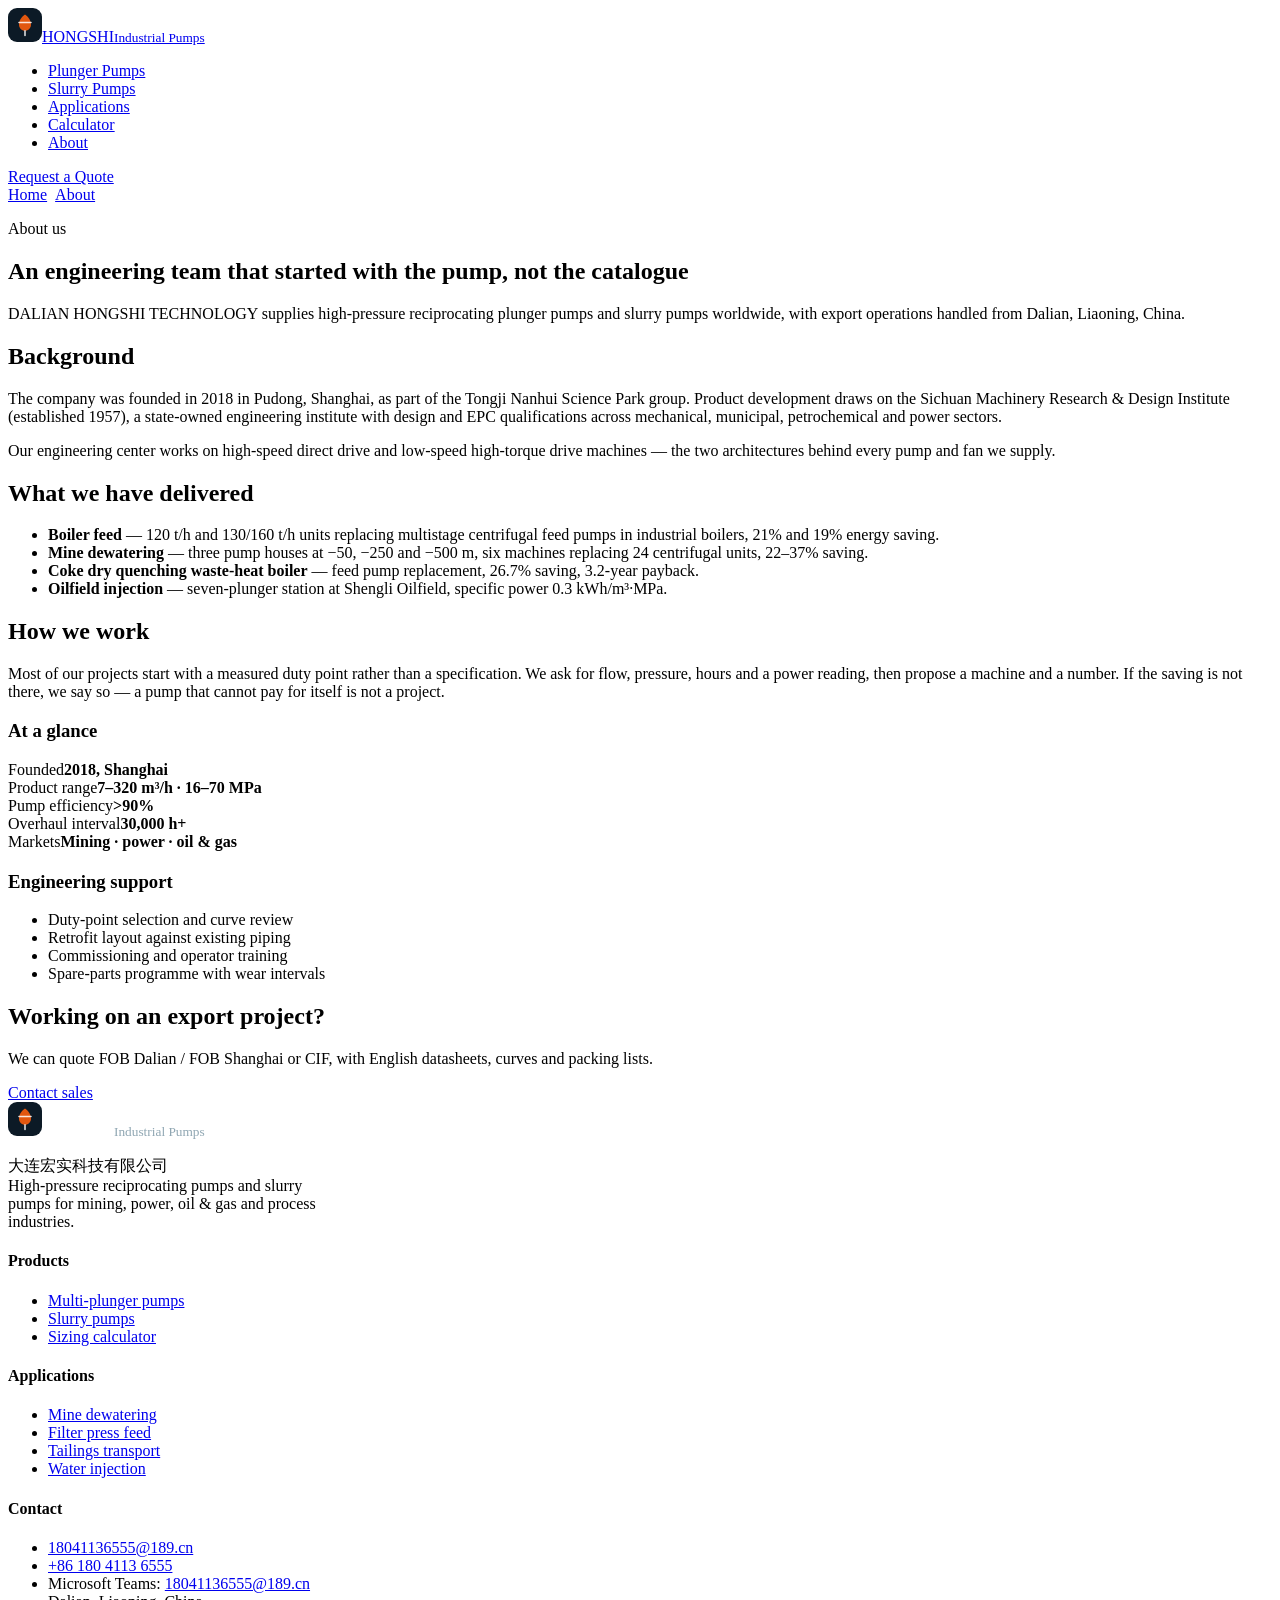
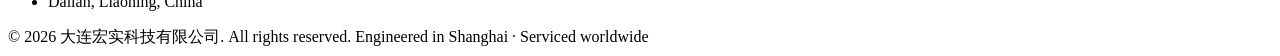
==== about.html @ 39244309 "add about.html" ====
<!doctype html>
<html lang="en">
<head>
<meta charset="utf-8">
<meta name="viewport" content="width=device-width, initial-scale=1">
<title>About DALIAN HONGSHI TECHNOLOGY — Reciprocating Pump Engineering, Shanghai</title>
<meta name="description" content="Shanghai-based manufacturer of multi-plunger reciprocating pumps and slurry pumps, backed by the Sichuan Machinery Research & Design Institute. Delivered projects in boiler feed, mine dewatering and oilfield injection.">
<link rel="canonical" href="https://jeeftang.github.io/tonglan-fluid-site/about.html">
<meta property="og:type" content="website">
<meta property="og:site_name" content="DALIAN HONGSHI TECHNOLOGY">
<meta property="og:title" content="About DALIAN HONGSHI TECHNOLOGY — Reciprocating Pump Engineering, Shanghai">
<meta property="og:description" content="Shanghai-based manufacturer of multi-plunger reciprocating pumps and slurry pumps, backed by the Sichuan Machinery Research & Design Institute. Delivered projects in boiler feed, mine dewatering and oilfield injection.">
<meta property="og:url" content="https://jeeftang.github.io/tonglan-fluid-site/about.html">
<meta name="twitter:card" content="summary_large_image">
<meta name="theme-color" content="#0c1a26">
<link rel="stylesheet" href="assets/css/style.css">
<link rel="icon" href="data:image/svg+xml,<svg xmlns='http://www.w3.org/2000/svg' viewBox='0 0 34 34'><rect width='34' height='34' rx='9' fill='%230c1a26'/><path d='M17 6.5c3.6 2.4 6 6.2 6 10.2 0 3.3-2.7 6-6 6s-6-2.7-6-6c0-4 2.4-7.8 6-10.2Z' fill='%23e2570f'/></svg>">


</head>
<body><header class="site">
  <div class="wrap nav">
    <a class="brand" href="index.html"><svg width="34" height="34" viewBox="0 0 34 34" fill="none" aria-hidden="true">
<rect width="34" height="34" rx="9" fill="#0c1a26"/>
<path d="M17 6.5c3.6 2.4 6 6.2 6 10.2 0 3.3-2.7 6-6 6s-6-2.7-6-6c0-4 2.4-7.8 6-10.2Z" fill="#e2570f"/>
<path d="M17 22.7v4.8M11 14.5h12" stroke="#fff" stroke-width="1.6" stroke-linecap="round" opacity=".85"/>
</svg><span>HONGSHI<small>Industrial Pumps</small></span></a>
    <ul><li><a href="plunger-pumps.html">Plunger Pumps</a></li><li><a href="slurry-pumps.html">Slurry Pumps</a></li><li><a href="applications.html">Applications</a></li><li><a href="calculator.html">Calculator</a></li><li><a href="about.html" class="on">About</a></li></ul>
    <a class="btn cta" href="contact.html">Request a Quote</a>
  </div>
</header>
<nav class="crumbs" aria-label="Breadcrumb"><div class="wrap"><ol style="list-style:none;display:flex;gap:8px;padding:0;margin:0" itemscope itemtype="https://schema.org/BreadcrumbList"><li itemprop="itemListElement" itemscope itemtype="https://schema.org/ListItem"><a itemprop="item" href="index.html"><span itemprop="name">Home</span></a><meta itemprop="position" content="1"></li><li itemprop="itemListElement" itemscope itemtype="https://schema.org/ListItem"><a itemprop="item" href="about.html"><span itemprop="name">About</span></a><meta itemprop="position" content="2"></li></ol></div></nav>
<section class="page-head">
  <div class="wrap">
    <p class="eyebrow">About us</p>
    <h1>An engineering team that started with the pump, not the catalogue</h1>
    <p class="lead">DALIAN HONGSHI TECHNOLOGY supplies high-pressure reciprocating plunger pumps and slurry pumps worldwide, with export operations handled from Dalian, Liaoning, China.</p>
  </div>
</section>

<section>
  <div class="wrap grid-2" style="gap:56px;align-items:start">
    <div class="prose">
      <h2>Background</h2>
      <p>The company was founded in 2018 in Pudong, Shanghai, as part of the Tongji Nanhui Science Park group. Product development draws on the Sichuan Machinery Research &amp; Design Institute (established 1957), a state-owned engineering institute with design and EPC qualifications across mechanical, municipal, petrochemical and power sectors.</p>
      <p>Our engineering center works on high-speed direct drive and low-speed high-torque drive machines — the two architectures behind every pump and fan we supply.</p>
      <h2>What we have delivered</h2>
      <ul>
        <li><strong>Boiler feed</strong> — 120 t/h and 130/160 t/h units replacing multistage centrifugal feed pumps in industrial boilers, 21% and 19% energy saving.</li>
        <li><strong>Mine dewatering</strong> — three pump houses at −50, −250 and −500 m, six machines replacing 24 centrifugal units, 22–37% saving.</li>
        <li><strong>Coke dry quenching waste-heat boiler</strong> — feed pump replacement, 26.7% saving, 3.2-year payback.</li>
        <li><strong>Oilfield injection</strong> — seven-plunger station at Shengli Oilfield, specific power 0.3 kWh/m³·MPa.</li>
      </ul>
      <h2>How we work</h2>
      <p>Most of our projects start with a measured duty point rather than a specification. We ask for flow, pressure, hours and a power reading, then propose a machine and a number. If the saving is not there, we say so — a pump that cannot pay for itself is not a project.</p>
    </div>
    <div>
      <div class="card">
        <h3>At a glance</h3>
        <div class="kv" style="color:var(--ink);border-color:var(--line)"><span class="muted">Founded</span><b>2018, Shanghai</b></div>
        <div class="kv" style="color:var(--ink);border-color:var(--line)"><span class="muted">Product range</span><b>7–320 m³/h · 16–70 MPa</b></div>
        <div class="kv" style="color:var(--ink);border-color:var(--line)"><span class="muted">Pump efficiency</span><b>&gt;90%</b></div>
        <div class="kv" style="color:var(--ink);border-color:var(--line)"><span class="muted">Overhaul interval</span><b>30,000 h+</b></div>
        <div class="kv" style="color:var(--ink);border:0"><span class="muted">Markets</span><b>Mining · power · oil &amp; gas</b></div>
      </div>
      <div class="card" style="margin-top:20px">
        <h3>Engineering support</h3>
        <ul class="checks">
          <li>Duty-point selection and curve review</li>
          <li>Retrofit layout against existing piping</li>
          <li>Commissioning and operator training</li>
          <li>Spare-parts programme with wear intervals</li>
        </ul>
      </div>
    </div>
  </div>
</section>

<section class="tight"><div class="wrap"><div class="band"><div><h2>Working on an export project?</h2><p>We can quote FOB Dalian / FOB Shanghai or CIF, with English datasheets, curves and packing lists.</p></div><a class="btn light" href="contact.html">Contact sales</a></div></div></section>
<footer class="site">
  <div class="wrap">
    <div class="fgrid">
      <div>
        <a class="brand" href="index.html" style="color:#fff"><svg width="34" height="34" viewBox="0 0 34 34" fill="none" aria-hidden="true">
<rect width="34" height="34" rx="9" fill="#0c1a26"/>
<path d="M17 6.5c3.6 2.4 6 6.2 6 10.2 0 3.3-2.7 6-6 6s-6-2.7-6-6c0-4 2.4-7.8 6-10.2Z" fill="#e2570f"/>
<path d="M17 22.7v4.8M11 14.5h12" stroke="#fff" stroke-width="1.6" stroke-linecap="round" opacity=".85"/>
</svg><span style="color:#fff">HONGSHI<small style="color:#8fa6b2">Industrial Pumps</small></span></a>
        <p style="margin-top:16px;max-width:320px">大连宏实科技有限公司<br>High-pressure reciprocating pumps and slurry pumps for mining, power, oil &amp; gas and process industries.</p>
      </div>
      <div>
        <h4>Products</h4>
        <ul>
          <li><a href="plunger-pumps.html">Multi-plunger pumps</a></li>
          <li><a href="slurry-pumps.html">Slurry pumps</a></li>
          <li><a href="calculator.html">Sizing calculator</a></li>
        </ul>
      </div>
      <div>
        <h4>Applications</h4>
        <ul>
          <li><a href="mine-dewatering.html">Mine dewatering</a></li>
          <li><a href="filter-press-feed.html">Filter press feed</a></li>
          <li><a href="tailings-transport.html">Tailings transport</a></li>
          <li><a href="water-injection.html">Water injection</a></li>
        </ul>
      </div>
      <div>
        <h4>Contact</h4>
        <ul>
          <li><a href="mailto:18041136555@189.cn">18041136555@189.cn</a></li>
          <li><a href="tel:+8618041136555">+86 180 4113 6555</a></li>
          <li>Microsoft Teams: <a href="mailto:18041136555@189.cn">18041136555@189.cn</a></li>
          <li>Dalian, Liaoning, China</li>
        </ul>
      </div>
    </div>
    <div class="copy">
      <span>© 2026 大连宏实科技有限公司. All rights reserved.</span>
      <span>Engineered in Shanghai · Serviced worldwide</span>
    </div>
  </div>
</footer>
<script src="assets/js/calc.js" defer></script>
</body>
</html>
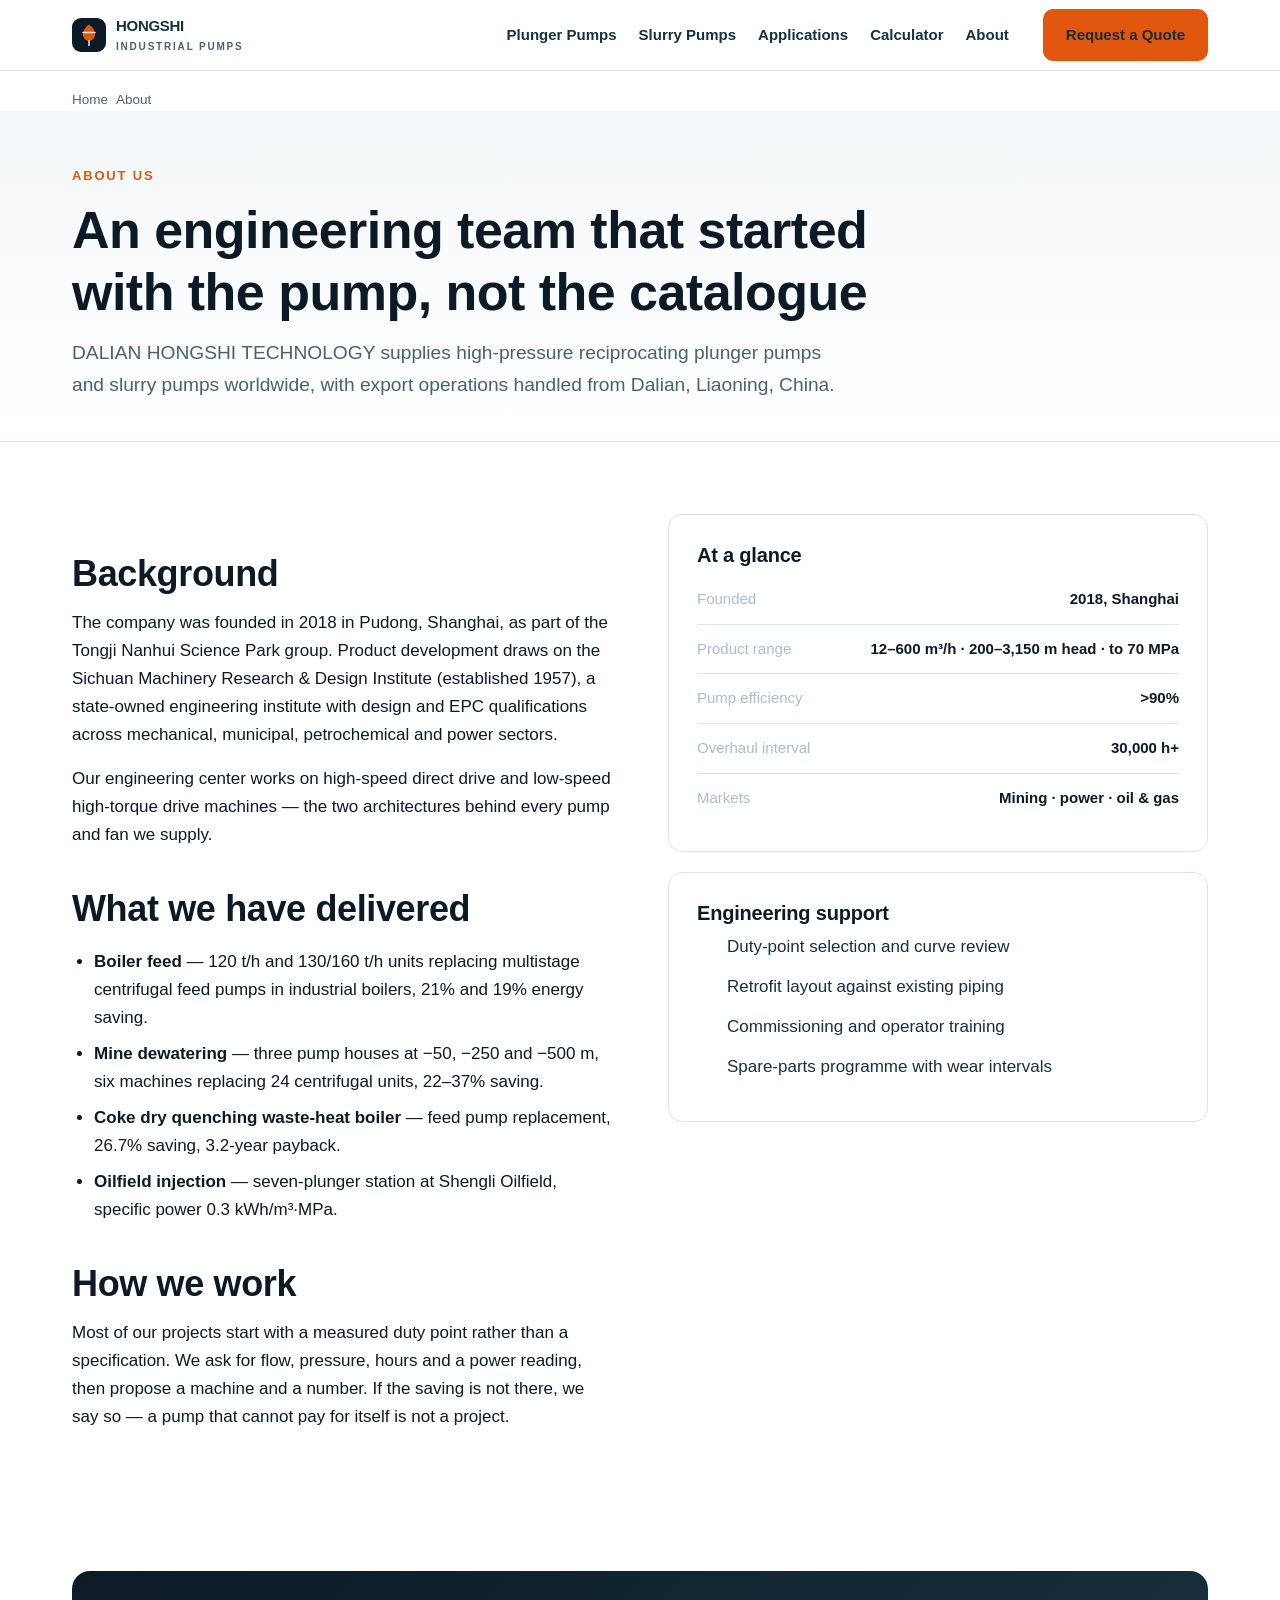
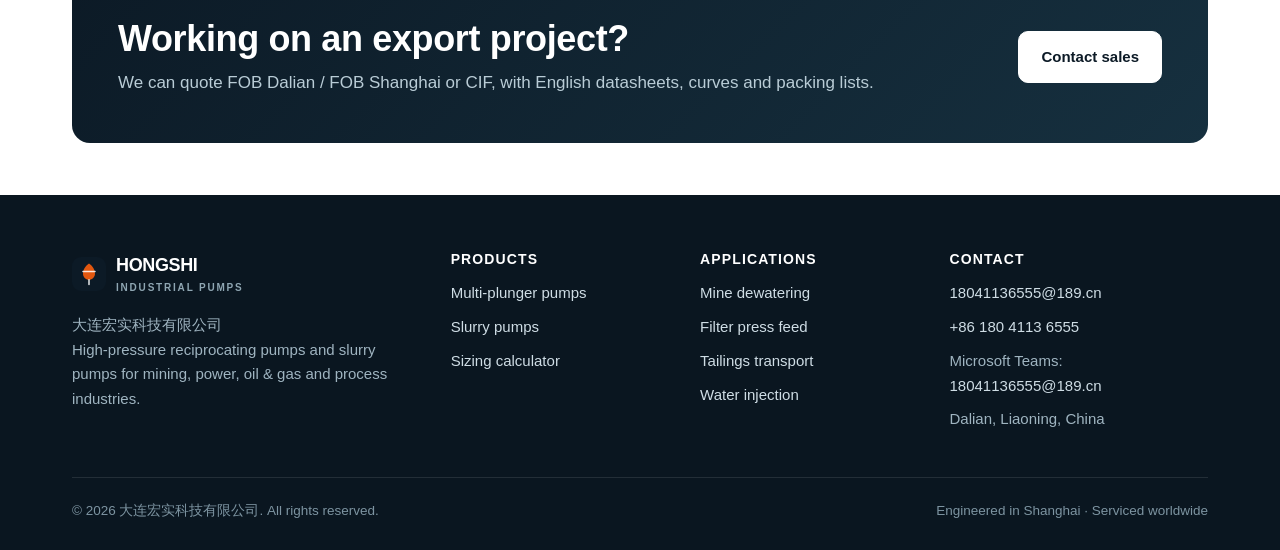
==== commit 16133e79: "update about.html" ====
--- a/about.html
+++ b/about.html
@@ -58,7 +58,7 @@
       <div class="card">
         <h3>At a glance</h3>
         <div class="kv" style="color:var(--ink);border-color:var(--line)"><span class="muted">Founded</span><b>2018, Shanghai</b></div>
-        <div class="kv" style="color:var(--ink);border-color:var(--line)"><span class="muted">Product range</span><b>7–320 m³/h · 16–70 MPa</b></div>
+        <div class="kv" style="color:var(--ink);border-color:var(--line)"><span class="muted">Product range</span><b>12–600 m³/h · 200–3,150 m head · to 70 MPa</b></div>
         <div class="kv" style="color:var(--ink);border-color:var(--line)"><span class="muted">Pump efficiency</span><b>&gt;90%</b></div>
         <div class="kv" style="color:var(--ink);border-color:var(--line)"><span class="muted">Overhaul interval</span><b>30,000 h+</b></div>
         <div class="kv" style="color:var(--ink);border:0"><span class="muted">Markets</span><b>Mining · power · oil &amp; gas</b></div>
--- a/assets/css/style.css
+++ b/assets/css/style.css
@@ -0,0 +1,195 @@
+/* Zero Carbon Assistant — static site stylesheet */
+:root{
+  --ink:#0c1a26;
+  --ink-2:#16303f;
+  --steel:#48626f;
+  --line:#dde5ea;
+  --bg:#ffffff;
+  --bg-2:#f4f7f9;
+  --accent:#e2570f;
+  --accent-2:#ff7a33;
+  --ok:#0f766e;
+  --radius:14px;
+  --max:1180px;
+  --shadow:0 10px 30px rgba(12,26,38,.08);
+}
+*{box-sizing:border-box}
+html{scroll-behavior:smooth}
+body{
+  margin:0;background:var(--bg);color:var(--ink);
+  font-family:-apple-system,BlinkMacSystemFont,"Segoe UI",Roboto,"Helvetica Neue",Arial,"Noto Sans",sans-serif;
+  font-size:17px;line-height:1.65;-webkit-font-smoothing:antialiased;
+}
+img{max-width:100%;display:block}
+a{color:var(--ink);text-decoration:none}
+a:hover{color:var(--accent)}
+.wrap{max-width:var(--max);margin:0 auto;padding:0 22px}
+.eyebrow{font-size:13px;letter-spacing:.14em;text-transform:uppercase;color:var(--accent);font-weight:700;margin:0 0 12px}
+h1,h2,h3,h4{line-height:1.2;margin:0 0 14px;letter-spacing:-.01em}
+h1{font-size:clamp(30px,4.4vw,52px);font-weight:800}
+h2{font-size:clamp(24px,3vw,36px);font-weight:800}
+h3{font-size:20px;font-weight:700}
+p{margin:0 0 16px}
+.lead{font-size:clamp(17px,1.5vw,20px);color:var(--steel)}
+.small{font-size:14px;color:var(--steel)}
+.muted{color:var(--steel)}
+
+/* header */
+header.site{
+  position:sticky;top:0;z-index:50;background:rgba(255,255,255,.94);
+  backdrop-filter:blur(10px);border-bottom:1px solid var(--line);
+}
+.nav{display:flex;align-items:center;gap:26px;height:70px}
+.brand{display:flex;align-items:center;gap:10px;font-weight:800;font-size:18px;letter-spacing:-.02em}
+.brand svg{flex:0 0 auto}
+.brand small{display:block;font-weight:600;font-size:10px;letter-spacing:.18em;color:var(--steel);text-transform:uppercase}
+.nav ul{display:flex;gap:22px;list-style:none;margin:0 0 0 auto;padding:0}
+.nav a{font-size:15px;font-weight:600;color:var(--ink-2)}
+.nav a:hover{color:var(--accent)}
+.nav .cta{margin-left:8px}
+.btn{
+  display:inline-block;background:var(--accent);color:#fff;padding:13px 22px;border-radius:10px;
+  font-weight:700;font-size:15px;border:1px solid var(--accent);transition:.18s;cursor:pointer
+}
+.btn:hover{background:#c74a0c;border-color:#c74a0c;color:#fff;transform:translateY(-1px)}
+.btn.ghost{background:transparent;color:var(--ink);border-color:#c3d0d8}
+.btn.ghost:hover{border-color:var(--ink);color:var(--ink);background:#fff}
+.btn.light{background:#fff;color:var(--ink);border-color:#fff}
+.menu-toggle{display:none}
+
+/* hero */
+.hero{
+  background:
+    radial-gradient(1100px 500px at 78% -10%,rgba(226,87,15,.16),transparent 60%),
+    linear-gradient(180deg,#0c1a26 0%,#102532 60%,#0c1a26 100%);
+  color:#fff;padding:76px 0 64px;position:relative;overflow:hidden
+}
+.hero:after{
+  content:"";position:absolute;inset:0;opacity:.16;pointer-events:none;
+  background-image:linear-gradient(rgba(255,255,255,.16) 1px,transparent 1px),linear-gradient(90deg,rgba(255,255,255,.16) 1px,transparent 1px);
+  background-size:52px 52px;
+  mask-image:linear-gradient(180deg,rgba(0,0,0,.7),transparent 75%)
+}
+.hero .wrap{position:relative;z-index:2}
+.hero h1{max-width:900px}
+.hero .lead{color:#c6d6df;max-width:760px;margin-bottom:28px}
+.hero-actions{display:flex;gap:14px;flex-wrap:wrap;margin-bottom:46px}
+.stats{display:grid;grid-template-columns:repeat(4,1fr);gap:1px;background:rgba(255,255,255,.16);border-radius:12px;overflow:hidden}
+.stat{background:rgba(10,24,34,.72);padding:20px 18px}
+.stat b{display:block;font-size:28px;font-weight:800;letter-spacing:-.02em}
+.stat span{font-size:13px;color:#9fb4c0}
+.badge{display:inline-flex;align-items:center;gap:8px;background:rgba(226,87,15,.16);border:1px solid rgba(226,87,15,.45);color:#ffb08a;padding:6px 12px;border-radius:999px;font-size:13px;font-weight:600;margin-bottom:20px}
+.badge i{width:7px;height:7px;border-radius:50%;background:var(--accent-2);display:inline-block}
+
+/* sections */
+section{padding:72px 0}
+section.tight{padding:52px 0}
+section.alt{background:var(--bg-2);border-top:1px solid var(--line);border-bottom:1px solid var(--line)}
+.sec-head{max-width:760px;margin-bottom:38px}
+.grid-2{display:grid;grid-template-columns:1fr 1fr;gap:26px}
+.grid-3{display:grid;grid-template-columns:repeat(3,1fr);gap:24px}
+.grid-4{display:grid;grid-template-columns:repeat(4,1fr);gap:20px}
+
+.card{background:#fff;border:1px solid var(--line);border-radius:var(--radius);padding:28px;transition:.2s;box-shadow:0 1px 0 rgba(12,26,38,.02)}
+.card:hover{box-shadow:var(--shadow);transform:translateY(-2px);border-color:#cfdbe2}
+.card .tag{font-size:12px;font-weight:700;letter-spacing:.1em;text-transform:uppercase;color:var(--accent);margin-bottom:10px}
+.card h3{margin-bottom:8px}
+.card p{color:var(--steel);font-size:15.5px;margin-bottom:14px}
+.card .more{font-weight:700;font-size:14.5px;color:var(--accent)}
+.prod-card{display:flex;flex-direction:column;justify-content:space-between;min-height:260px}
+
+.icon{width:44px;height:44px;border-radius:11px;background:#eef3f6;display:grid;place-items:center;margin-bottom:16px;color:var(--accent)}
+
+/* table */
+.table-wrap{overflow-x:auto;border:1px solid var(--line);border-radius:var(--radius);background:#fff}
+table{width:100%;border-collapse:collapse;font-size:15px;min-width:640px}
+th,td{padding:14px 16px;text-align:left;border-bottom:1px solid var(--line)}
+th{background:#eef3f6;font-size:13px;letter-spacing:.04em;text-transform:uppercase;color:var(--ink-2)}
+tr:last-child td{border-bottom:0}
+td.num{font-variant-numeric:tabular-nums}
+
+/* lists */
+.checks{list-style:none;padding:0;margin:0}
+.checks li{position:relative;padding-left:30px;margin-bottom:12px;color:var(--ink-2)}
+.checks li:before{
+  content:"";position:absolute;left:0;top:6px;width:16px;height:16px;border-radius:50%;
+  background:var(--ok);
+  -webkit-mask:radial-gradient(circle at 50% 50%,transparent 0 0);
+}
+.checks li:before{background:var(--ok);clip-path:polygon(14% 44%,0 58%,40% 100%,100% 20%,86% 6%,38% 70%)}
+
+/* calculator */
+.calc{display:grid;grid-template-columns:400px 1fr;gap:26px;align-items:start}
+.calc-form{background:#fff;border:1px solid var(--line);border-radius:var(--radius);padding:24px}
+.field{margin-bottom:16px}
+.field label{display:block;font-size:13.5px;font-weight:700;margin-bottom:6px;color:var(--ink-2)}
+.field input,.field select{
+  width:100%;padding:11px 13px;border:1px solid #ccd8df;border-radius:9px;font-size:15px;
+  font-family:inherit;background:#fff;color:var(--ink)
+}
+.field input:focus,.field select:focus{outline:none;border-color:var(--accent);box-shadow:0 0 0 3px rgba(226,87,15,.12)}
+.field .hint{font-size:12px;color:var(--steel);margin-top:4px}
+.calc-out{background:#0c1a26;color:#fff;border-radius:var(--radius);padding:26px}
+.calc-out h3{color:#fff;margin-bottom:18px;font-size:17px}
+.kv{display:flex;justify-content:space-between;gap:18px;padding:12px 0;border-bottom:1px solid rgba(255,255,255,.12);font-size:15px}
+.kv:last-child{border-bottom:0}
+.kv span{color:#a9bfca}
+.kv b{font-variant-numeric:tabular-nums;text-align:right}
+.kv.hl b{color:#ffb08a;font-size:19px}
+.note{font-size:13px;color:#93aab6;margin-top:16px;line-height:1.5}
+
+/* cta band */
+.band{background:linear-gradient(135deg,#0c1a26,#16303f);color:#fff;border-radius:18px;padding:46px;display:flex;justify-content:space-between;align-items:center;gap:30px;flex-wrap:wrap}
+.band h2{color:#fff;margin-bottom:8px}
+.band p{color:#b9ccd6;margin:0}
+
+/* footer */
+footer.site{background:#0a1620;color:#9fb4c0;padding:56px 0 28px;font-size:15px}
+footer.site a{color:#cfdde5}
+footer.site a:hover{color:var(--accent-2)}
+.fgrid{display:grid;grid-template-columns:1.6fr 1fr 1fr 1.2fr;gap:34px;margin-bottom:36px}
+footer.site h4{color:#fff;font-size:14px;letter-spacing:.08em;text-transform:uppercase;margin-bottom:14px}
+footer.site ul{list-style:none;padding:0;margin:0}
+footer.site li{margin-bottom:9px}
+.copy{border-top:1px solid rgba(255,255,255,.1);padding-top:22px;display:flex;justify-content:space-between;gap:20px;flex-wrap:wrap;font-size:13.5px;color:#7d94a1}
+
+/* article */
+.prose{max-width:820px}
+.prose h2{margin-top:38px}
+.prose h3{margin-top:26px}
+.prose ul,.prose ol{padding-left:22px;margin-bottom:18px}
+.prose li{margin-bottom:8px}
+.callout{background:#fdf2ec;border-left:4px solid var(--accent);padding:18px 22px;border-radius:0 10px 10px 0;margin:26px 0}
+.callout p:last-child{margin-bottom:0}
+.crumbs{font-size:13.5px;color:var(--steel);padding:18px 0 0}
+.crumbs a{color:var(--steel)}
+
+.page-head{padding:54px 0 40px;background:linear-gradient(180deg,#f4f7f9,#fff);border-bottom:1px solid var(--line)}
+.page-head h1{max-width:900px}
+.page-head .lead{max-width:780px;margin-bottom:0}
+
+/* form */
+form.enquiry{display:grid;grid-template-columns:1fr 1fr;gap:16px;max-width:720px}
+form.enquiry .full{grid-column:1/-1}
+form.enquiry textarea{min-height:120px;resize:vertical}
+form.enquiry input,form.enquiry textarea,form.enquiry select{
+  width:100%;padding:12px 14px;border:1px solid #ccd8df;border-radius:9px;font:inherit;background:#fff
+}
+
+@media(max-width:960px){
+  .grid-3,.grid-4{grid-template-columns:1fr 1fr}
+  .calc{grid-template-columns:1fr}
+  .fgrid{grid-template-columns:1fr 1fr}
+  .stats{grid-template-columns:1fr 1fr}
+}
+@media(max-width:720px){
+  body{font-size:16px}
+  .nav ul{display:none}
+  .nav{padding-right:0}
+  .grid-2,.grid-3,.grid-4{grid-template-columns:1fr}
+  .fgrid{grid-template-columns:1fr}
+  .band{padding:30px}
+  section{padding:52px 0}
+  form.enquiry{grid-template-columns:1fr}
+  .hero{padding:52px 0 46px}
+}
